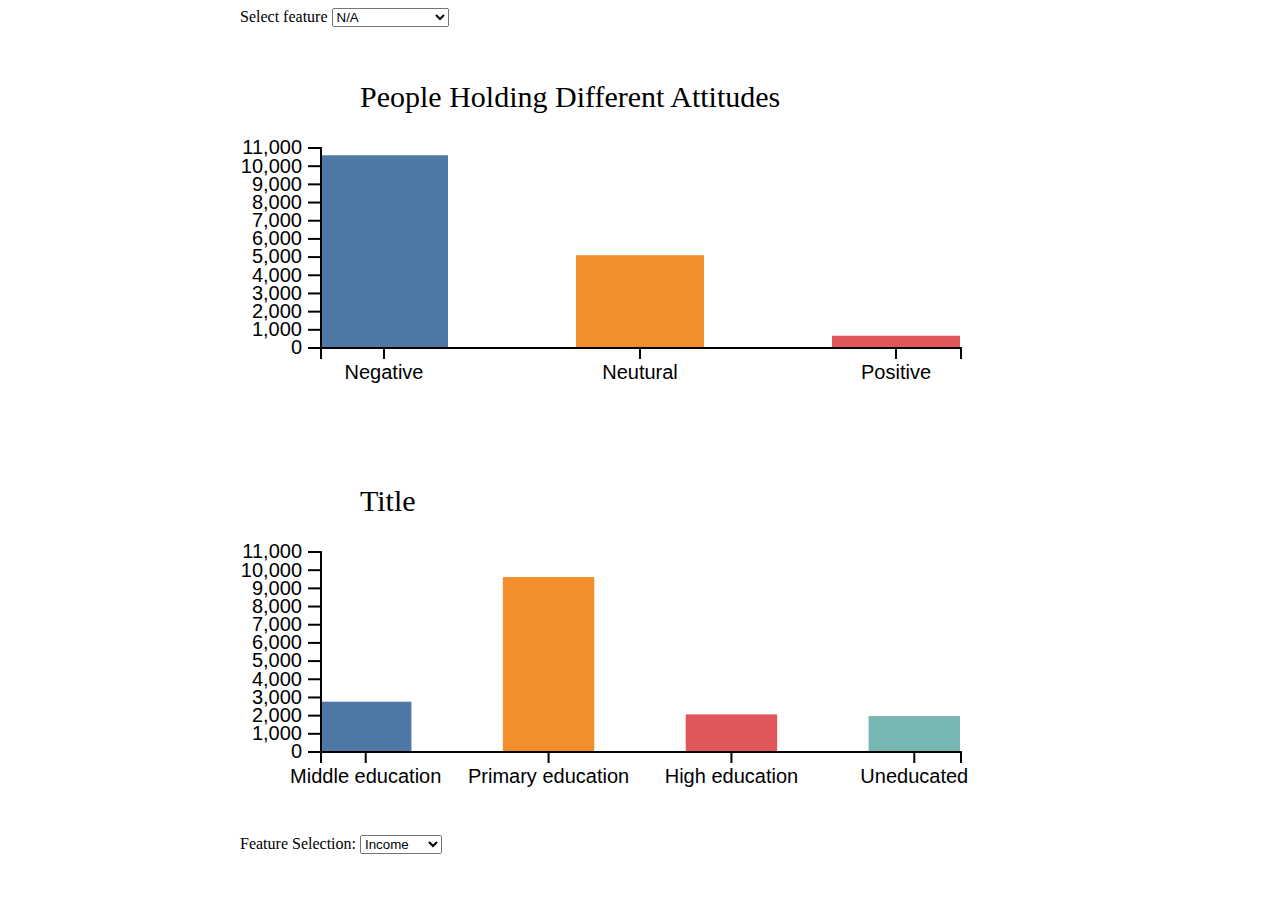
==== index.html @ 3f4ae48c "chart 2" ====
<!DOCTYPE html>
<html>
<head>
	<meta charset="UTF-8">
	<meta name="viewport" content="width=device-width, initial-scale=1.0">
	<title>Gender Pay Gap | D3.js Tutorial</title>
	<link rel="stylesheet" type="text/css" href="css/main.css">
</head>
<body>

	<div id="attitude2feature">
		<div class="responsive-svg-container" id="form">
			<label for="select-feature">Select feature</label>
			<select name="select-feature" id="select-feature">
				<option value="">N/A</option>
				<option value="Education">Education Level</option>
				<option value="Age">Age</option>
				<option value="Income">Annual Income</option>
			</select>
		</div>
		<div id="bar_chart" class="responsive-svg-container"></div>
		
		<div id="pie_chart" class="responsive-svg-container"></div>
	</div>

	<script src="js/d3.v7.min.js"></script>
	<script src="js/main.js"></script>

	<div class="responsive-svg-container" id="form">
		<label for="feature">Feature Selection:</label>
		<select name="feature" id="feature">
			<option value="income">Income</option>
			<option value="age">Age</option>
            <option value="education">Education</option>
		</select>
	</div>
	<div id="bar" class="responsive-svg-container"></div>
    <div id="pie" class="responsive-svg-container"></div>
	
	<script src="js/main_2.js"></script>
</body>
</html>
---- css/main.css ----
.responsive-svg-container {
  margin-right: auto;
  margin-left: auto;
  width: 100%;
  max-width: 800px;
}
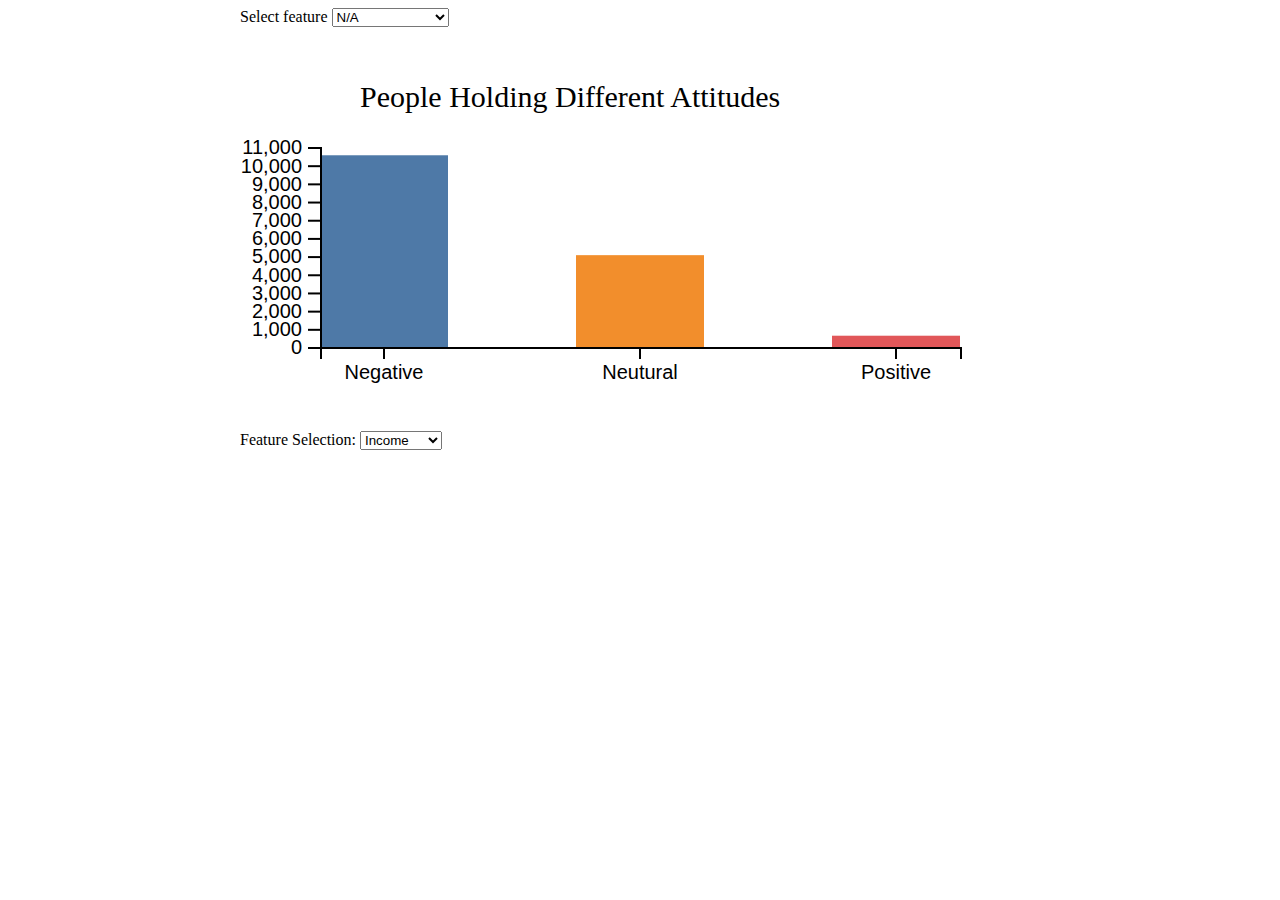
==== commit 16c7c3cb: "chart 2" ====
--- a/index.html
+++ b/index.html
@@ -29,9 +29,9 @@
 	<div class="responsive-svg-container" id="form">
 		<label for="feature">Feature Selection:</label>
 		<select name="feature" id="feature">
-			<option value="income">Income</option>
-			<option value="age">Age</option>
-            <option value="education">Education</option>
+			<option value="Income">Income</option>
+			<option value="Age">Age</option>
+            <option value="Education">Education</option>
 		</select>
 	</div>
 	<div id="bar" class="responsive-svg-container"></div>
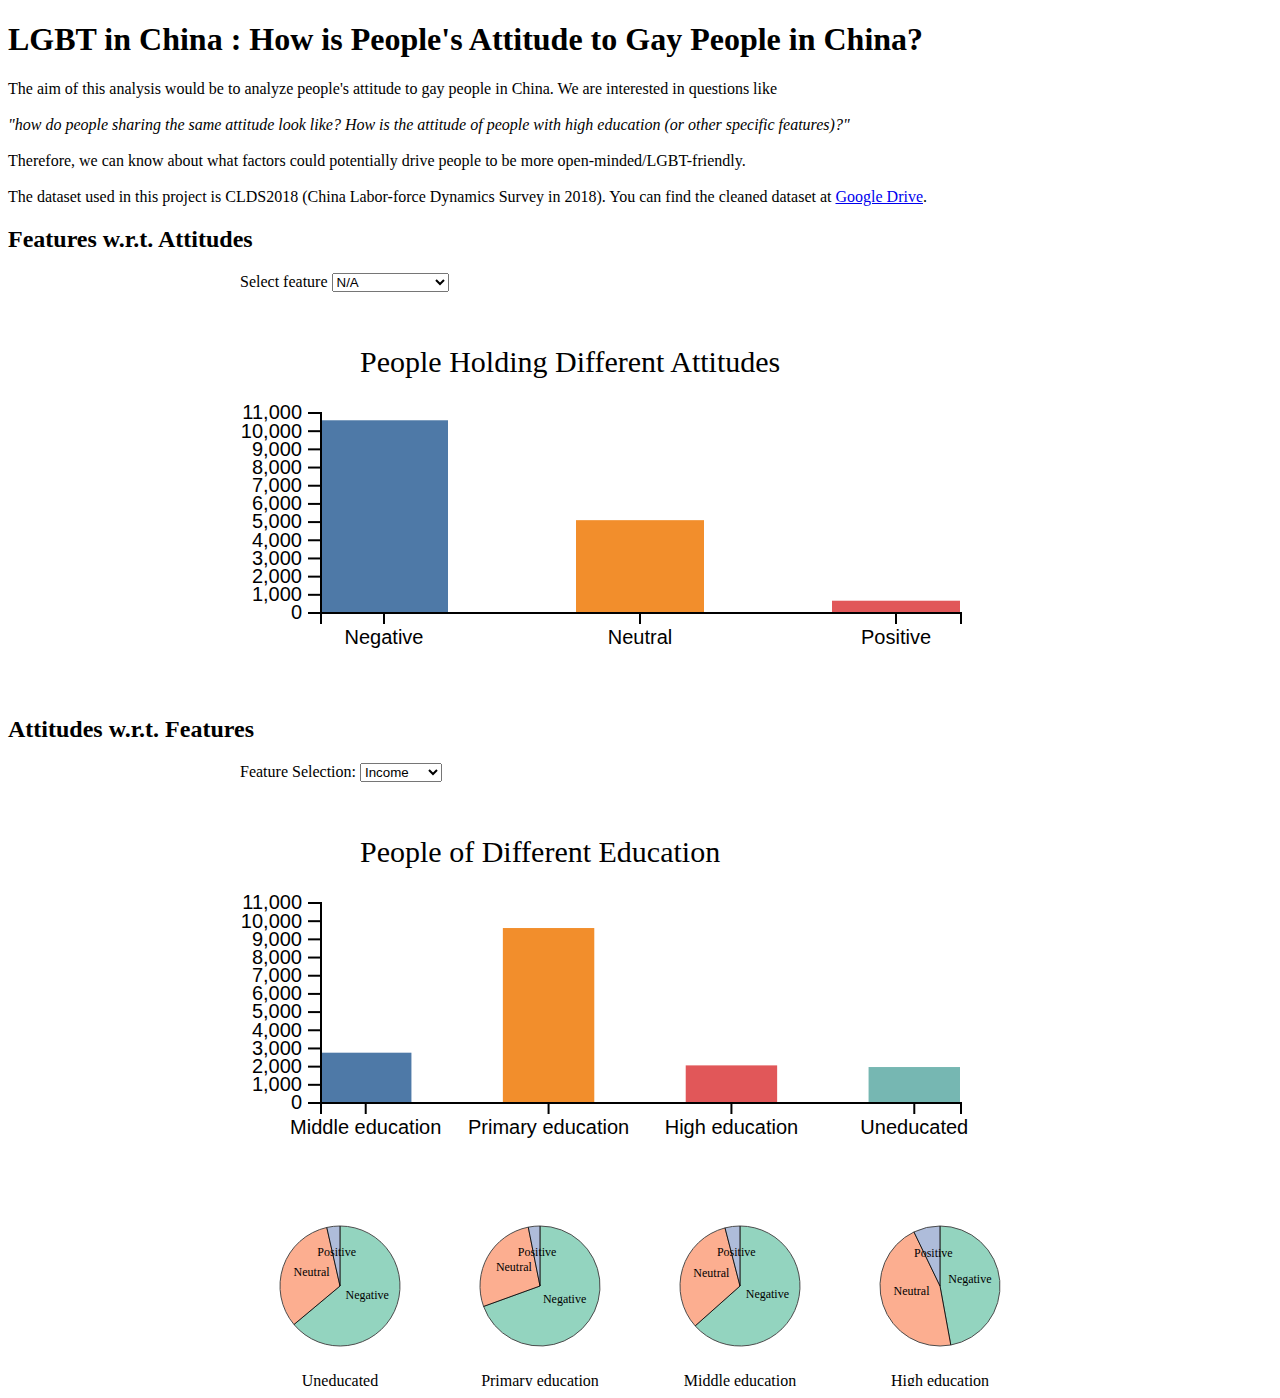
==== commit dfb248d5: "update html" ====
--- a/index.html
+++ b/index.html
@@ -3,10 +3,22 @@
 <head>
 	<meta charset="UTF-8">
 	<meta name="viewport" content="width=device-width, initial-scale=1.0">
-	<title>Gender Pay Gap | D3.js Tutorial</title>
+	<title>LGBT in China</title>
 	<link rel="stylesheet" type="text/css" href="css/main.css">
 </head>
 <body>
+
+    <h1>LGBT in China : How is People's Attitude to Gay People in China?</h1>
+    <p>The aim of this analysis would be to analyze people's attitude to gay people in China. We are interested in questions like 
+	<br><br>
+	<i>"how do people sharing the same attitude look like? How is the attitude of people with high education (or other specific features)?"</i> 
+	<br><br>
+	Therefore, we can know about what factors could potentially drive people to be more open-minded/LGBT-friendly.
+	<br><br>
+    The dataset used in this project is CLDS2018 (China Labor-force Dynamics Survey in 2018). You can find the cleaned dataset at <a href="https://docs.google.com/spreadsheets/d/1lkup7AaxZ_oshy3leE1Evrkrk5rR94-u/edit?usp=sharing&ouid=108315486543480344550&rtpof=true&sd=true">Google Drive</a>.
+    </p>
+	
+	<h2>Features w.r.t. Attitudes</h2>
 
 	<div id="attitude2feature">
 		<div class="responsive-svg-container" id="form">
@@ -26,6 +38,8 @@
 	<script src="js/d3.v7.min.js"></script>
 	<script src="js/main.js"></script>
 
+	<h2>Attitudes w.r.t. Features</h2>
+
 	<div class="responsive-svg-container" id="form">
 		<label for="feature">Feature Selection:</label>
 		<select name="feature" id="feature">
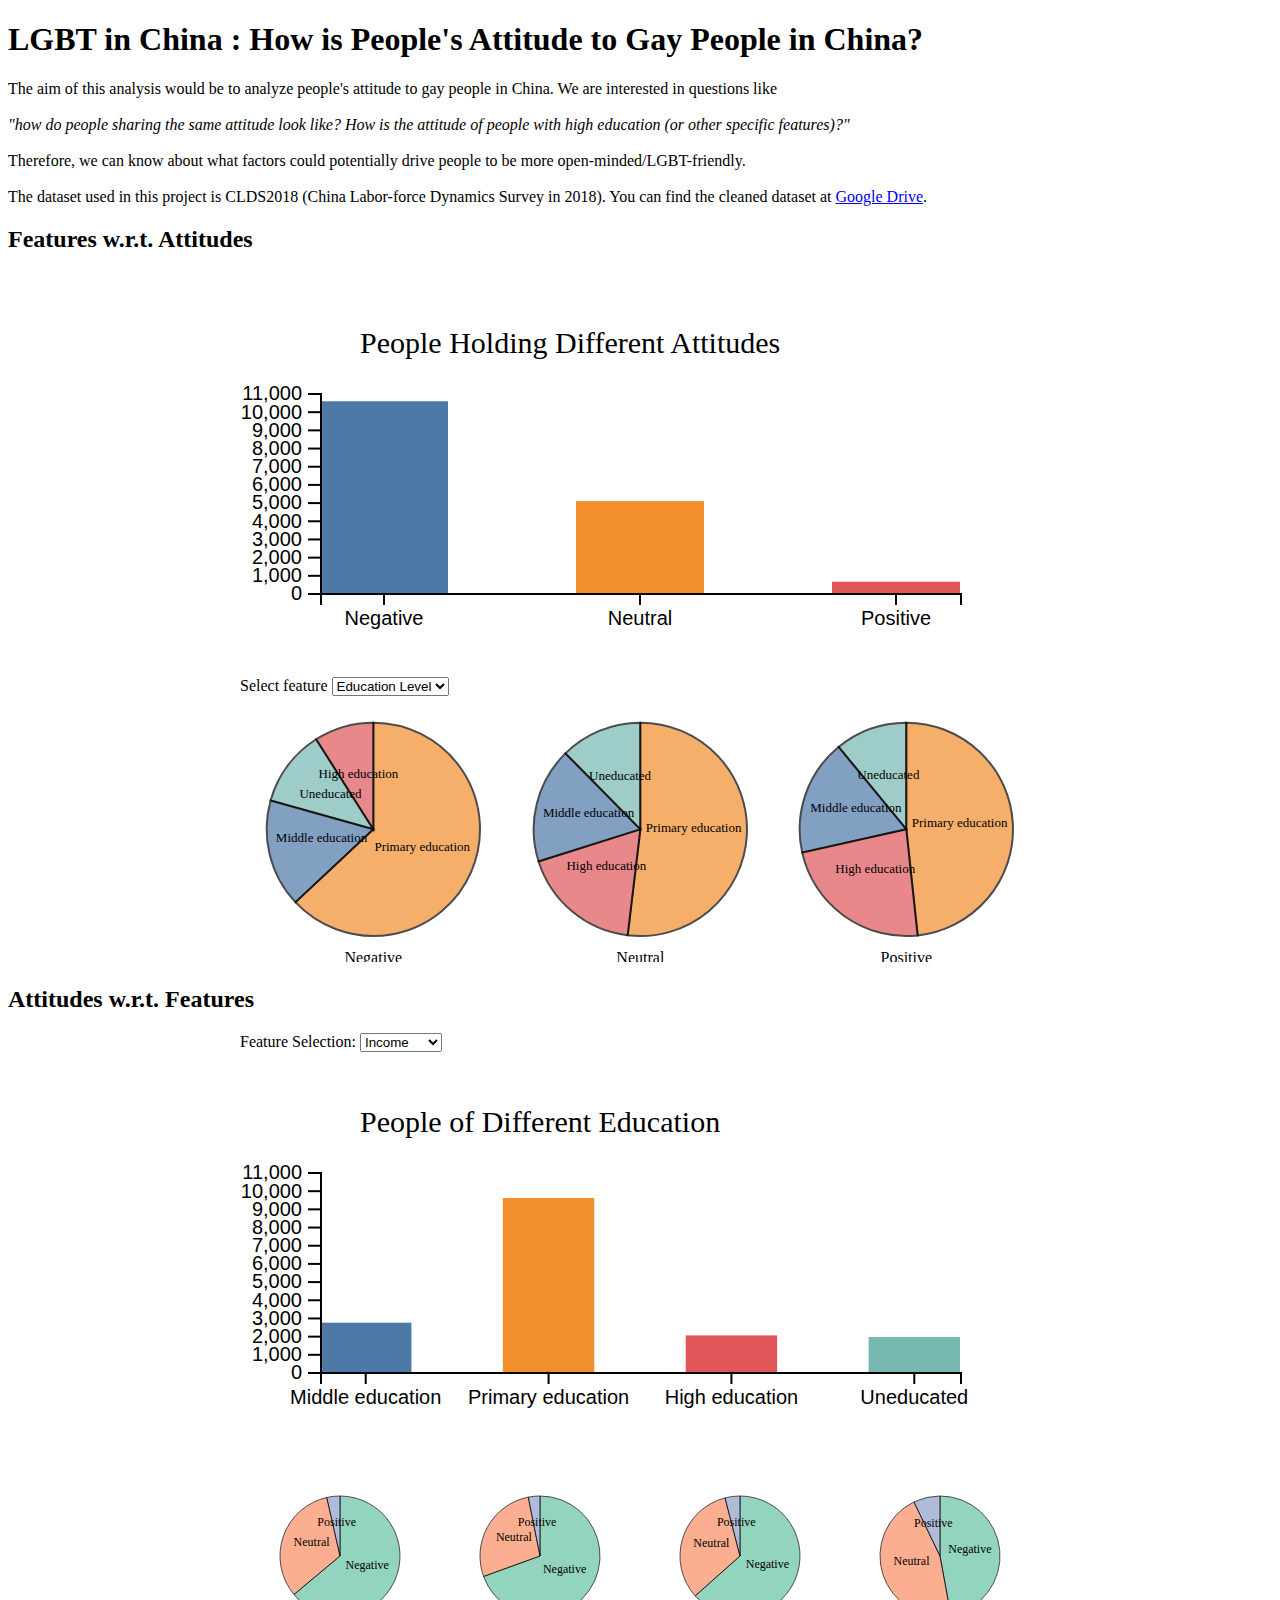
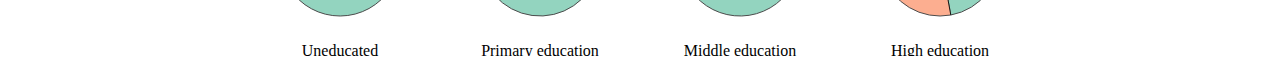
==== commit 682717bc: "update" ====
--- a/index.html
+++ b/index.html
@@ -21,17 +21,18 @@
 	<h2>Features w.r.t. Attitudes</h2>
 
 	<div id="attitude2feature">
+		<div id="bar_chart" class="responsive-svg-container"></div>
+		
 		<div class="responsive-svg-container" id="form">
 			<label for="select-feature">Select feature</label>
 			<select name="select-feature" id="select-feature">
-				<option value="">N/A</option>
 				<option value="Education">Education Level</option>
 				<option value="Age">Age</option>
 				<option value="Income">Annual Income</option>
+				<option value="">N/A</option>
 			</select>
 		</div>
-		<div id="bar_chart" class="responsive-svg-container"></div>
-		
+
 		<div id="pie_chart" class="responsive-svg-container"></div>
 	</div>
 
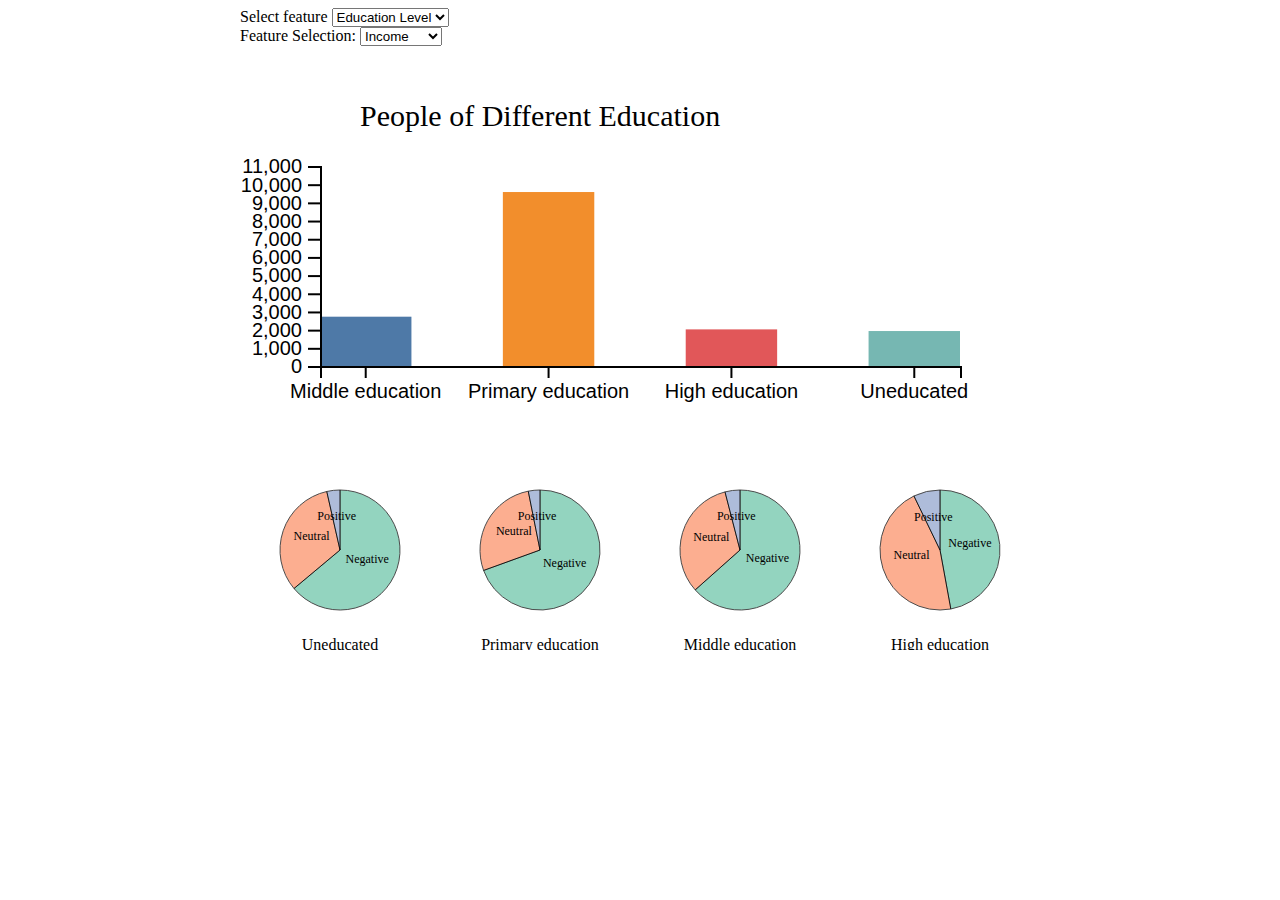
==== commit bb85a2f4: "merge" ====
--- a/index.html
+++ b/index.html
@@ -3,33 +3,18 @@
 <head>
 	<meta charset="UTF-8">
 	<meta name="viewport" content="width=device-width, initial-scale=1.0">
-	<title>LGBT in China</title>
+	<title>Gender Pay Gap | D3.js Tutorial</title>
 	<link rel="stylesheet" type="text/css" href="css/main.css">
 </head>
 <body>
 
-    <h1>LGBT in China : How is People's Attitude to Gay People in China?</h1>
-    <p>The aim of this analysis would be to analyze people's attitude to gay people in China. We are interested in questions like 
-	<br><br>
-	<i>"how do people sharing the same attitude look like? How is the attitude of people with high education (or other specific features)?"</i> 
-	<br><br>
-	Therefore, we can know about what factors could potentially drive people to be more open-minded/LGBT-friendly.
-	<br><br>
-    The dataset used in this project is CLDS2018 (China Labor-force Dynamics Survey in 2018). You can find the cleaned dataset at <a href="https://docs.google.com/spreadsheets/d/1lkup7AaxZ_oshy3leE1Evrkrk5rR94-u/edit?usp=sharing&ouid=108315486543480344550&rtpof=true&sd=true">Google Drive</a>.
-    </p>
-	
-	<h2>Features w.r.t. Attitudes</h2>
-
 	<div id="attitude2feature">
-		<div id="bar_chart" class="responsive-svg-container"></div>
-		
 		<div class="responsive-svg-container" id="form">
 			<label for="select-feature">Select feature</label>
 			<select name="select-feature" id="select-feature">
 				<option value="Education">Education Level</option>
 				<option value="Age">Age</option>
 				<option value="Income">Annual Income</option>
-				<option value="">N/A</option>
 			</select>
 		</div>
 
@@ -38,8 +23,6 @@
 
 	<script src="js/d3.v7.min.js"></script>
 	<script src="js/main.js"></script>
-
-	<h2>Attitudes w.r.t. Features</h2>
 
 	<div class="responsive-svg-container" id="form">
 		<label for="feature">Feature Selection:</label>
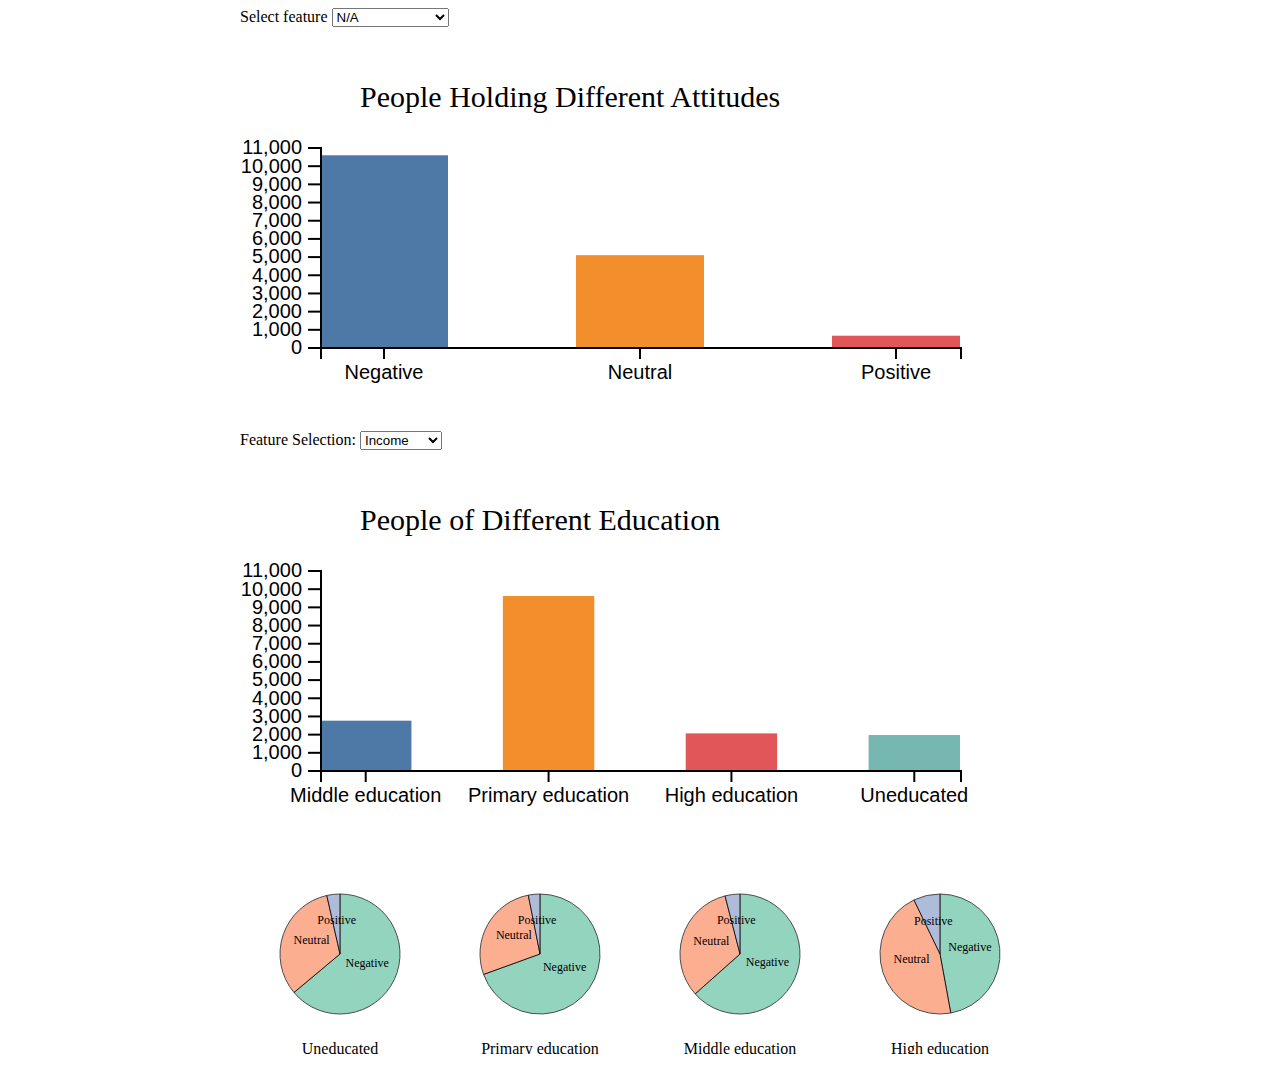
==== commit 9bcd9550: "resolve miss deleting" ====
--- a/index.html
+++ b/index.html
@@ -12,12 +12,13 @@
 		<div class="responsive-svg-container" id="form">
 			<label for="select-feature">Select feature</label>
 			<select name="select-feature" id="select-feature">
+				<option value="">N/A</option>
 				<option value="Education">Education Level</option>
 				<option value="Age">Age</option>
 				<option value="Income">Annual Income</option>
 			</select>
 		</div>
-
+		<div id="bar_chart" class="responsive-svg-container"></div>
 		<div id="pie_chart" class="responsive-svg-container"></div>
 	</div>
 
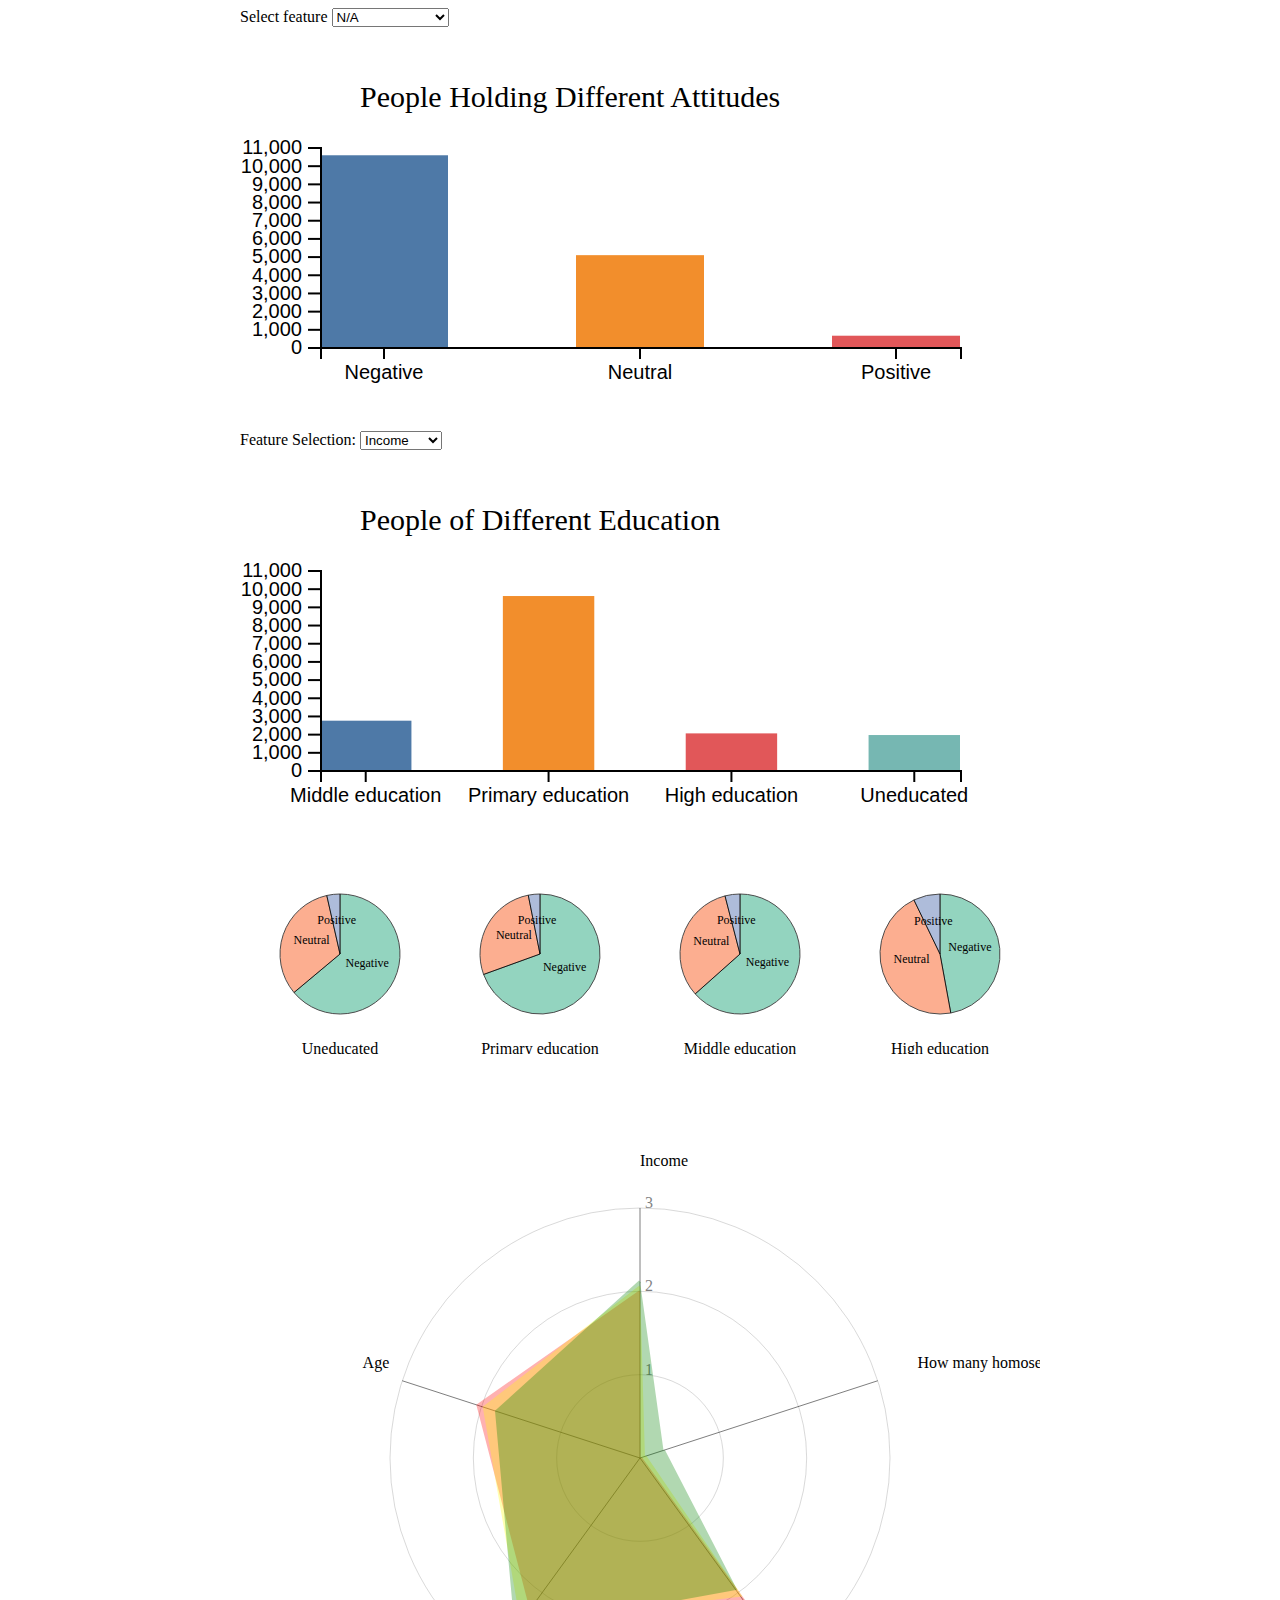
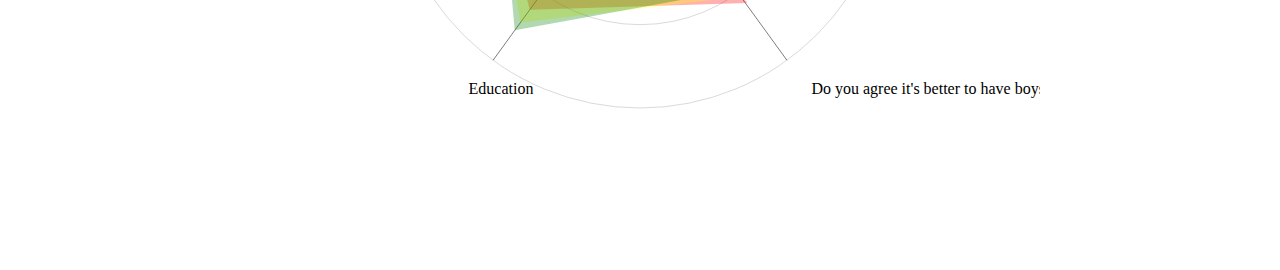
==== commit eef2f0bc: "add radar chart" ====
--- a/index.html
+++ b/index.html
@@ -35,6 +35,7 @@
 	</div>
 	<div id="bar" class="responsive-svg-container"></div>
     <div id="pie" class="responsive-svg-container"></div>
+    <div id="rader" class="responsive-svg-container"></div>
 	
 	<script src="js/main_2.js"></script>
 </body>
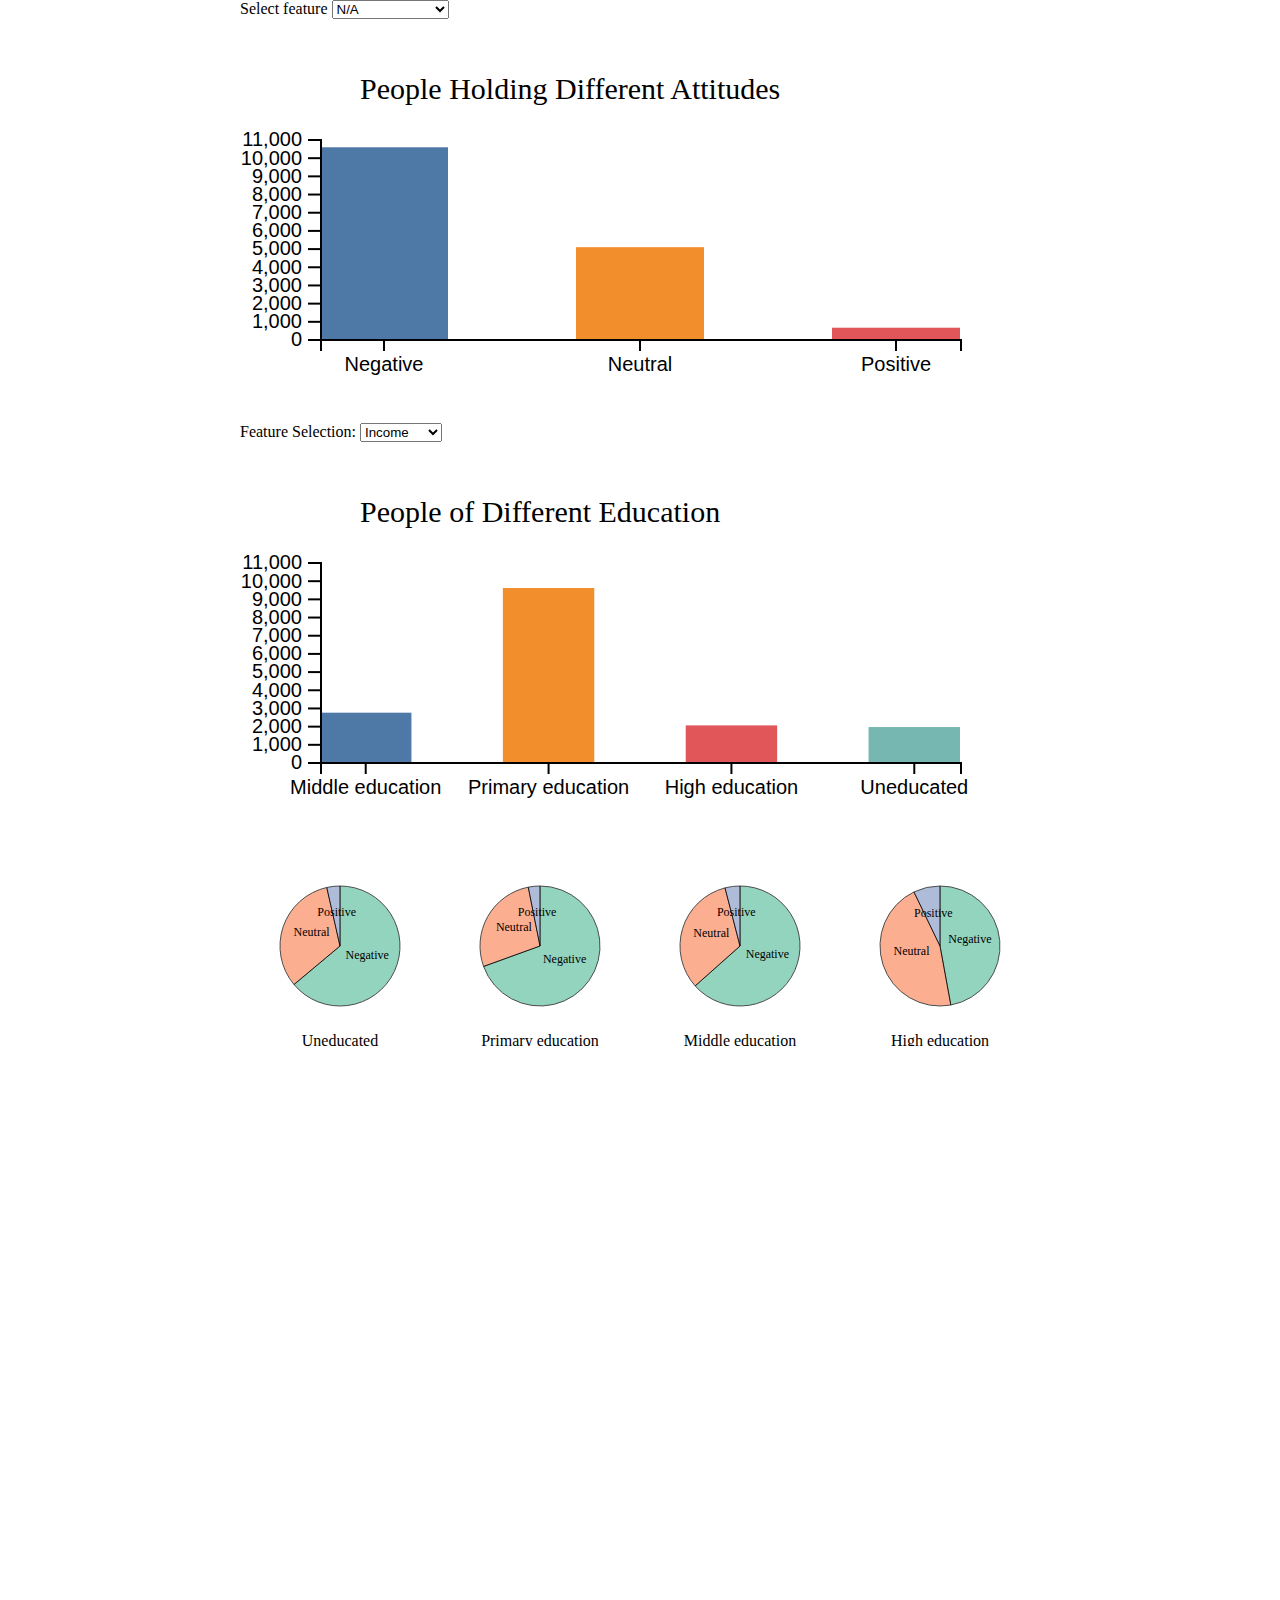
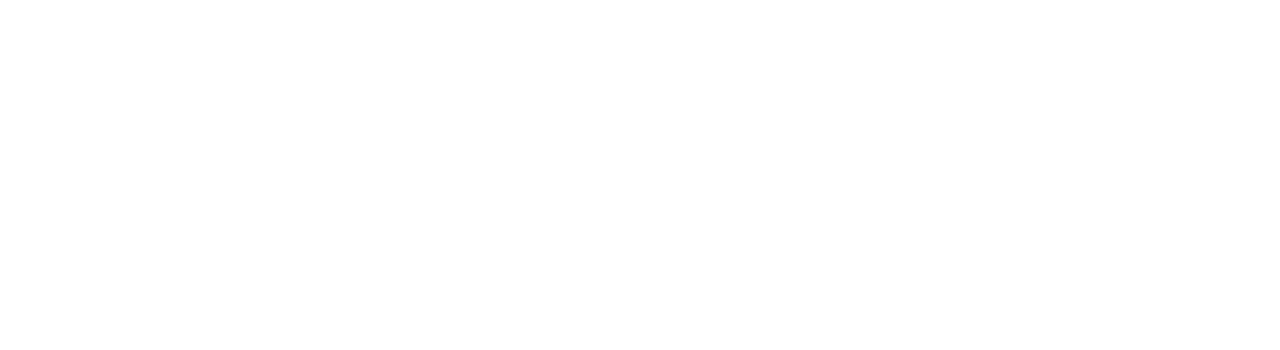
==== commit a2c4b668: "update radar" ====
--- a/index.html
+++ b/index.html
@@ -5,6 +5,25 @@
 	<meta name="viewport" content="width=device-width, initial-scale=1.0">
 	<title>Gender Pay Gap | D3.js Tutorial</title>
 	<link rel="stylesheet" type="text/css" href="css/main.css">
+
+	<script src="https://cdn.anychart.com/releases/v8/js/anychart-base.min.js"></script>
+	<script src="https://cdn.anychart.com/releases/v8/js/anychart-ui.min.js"></script>
+	<script src="https://cdn.anychart.com/releases/v8/js/anychart-exports.min.js"></script>
+	<script src="https://cdn.anychart.com/releases/v8/js/anychart-radar.min.js"></script>
+	<link href="https://cdn.anychart.com/releases/v8/css/anychart-ui.min.css" type="text/css" rel="stylesheet">
+	<link href="https://cdn.anychart.com/releases/v8/fonts/css/anychart-font.min.css" type="text/css" rel="stylesheet">
+	<style type="text/css">
+	
+		html,
+		body,
+		#radar_container {
+		width: 100%;
+		height: 100%;
+		margin: 0;
+		padding: 0;
+		}
+	
+	</style>
 </head>
 <body>
 
@@ -35,8 +54,69 @@
 	</div>
 	<div id="bar" class="responsive-svg-container"></div>
     <div id="pie" class="responsive-svg-container"></div>
-    <div id="rader" class="responsive-svg-container"></div>
+
 	
+	<div id="radar_container"></div>
+	<script>
+  
+	  anychart.onDocumentReady(function () {
+		// create data set on our data
+		var chartData = {
+		  title: 'Characteristics of groups holding different attitudes towards homosexuality',
+		  header: ['#', 'Negative', 'Neutral', 'Positive'],
+		  rows: [
+			['Education', 0.2, 0.5739805754949188, 0.8],
+			['Age', 0.8, 0.595975131692656, 0.2],
+			['Income', 0.2, 0.49321060966404984, 0.8],
+			['HowMuchYouAgreeThatHavingBoysBetterThanGirls', 0.6922921101413757, 0.8, 0.2],
+			['HomosexualPeopleYouKnow', 0.2, 0.31676078453362283, 0.8]
+		  ]
+		};
+  
+		// create radar chart
+		var chart = anychart.radar();
+  
+		
+		var interactivity = chart.interactivity();
+		interactivity.selectionMode("singleSelect");
+		
+		chart.palette(["#b3697a", "#b3a269", "#69b3a2"]);
+		// set default series type
+		chart.defaultSeriesType('area');
+  
+		// set chart data
+		chart.data(chartData);
+  
+		// force chart to stack values by Y scale.
+		// chart.yScale().stackMode('value');
+  
+
+
+		chart.yGrid().palette(["gray 0.05", "gray 0.1"]);  
+		// set yAxis settings
+		chart.yAxis().stroke('#545f69');
+		chart.yAxis().ticks().stroke('#545f69');
+  
+		// set yAxis labels settings
+		chart
+		  .yAxis()
+		  .labels()
+		  .fontColor('#545f69')
+		  .format('{%Value}{scale:(1000000)|(M)}');
+  
+		// set chart legend settings
+		chart.legend().align('center').position('center-bottom').enabled(true);
+  
+		// set container id for the chart
+		chart.container('radar_container');
+		// initiate chart drawing
+		chart.draw();
+	  });
+	
+  </script>
+
+
+
 	<script src="js/main_2.js"></script>
 </body>
 </html>